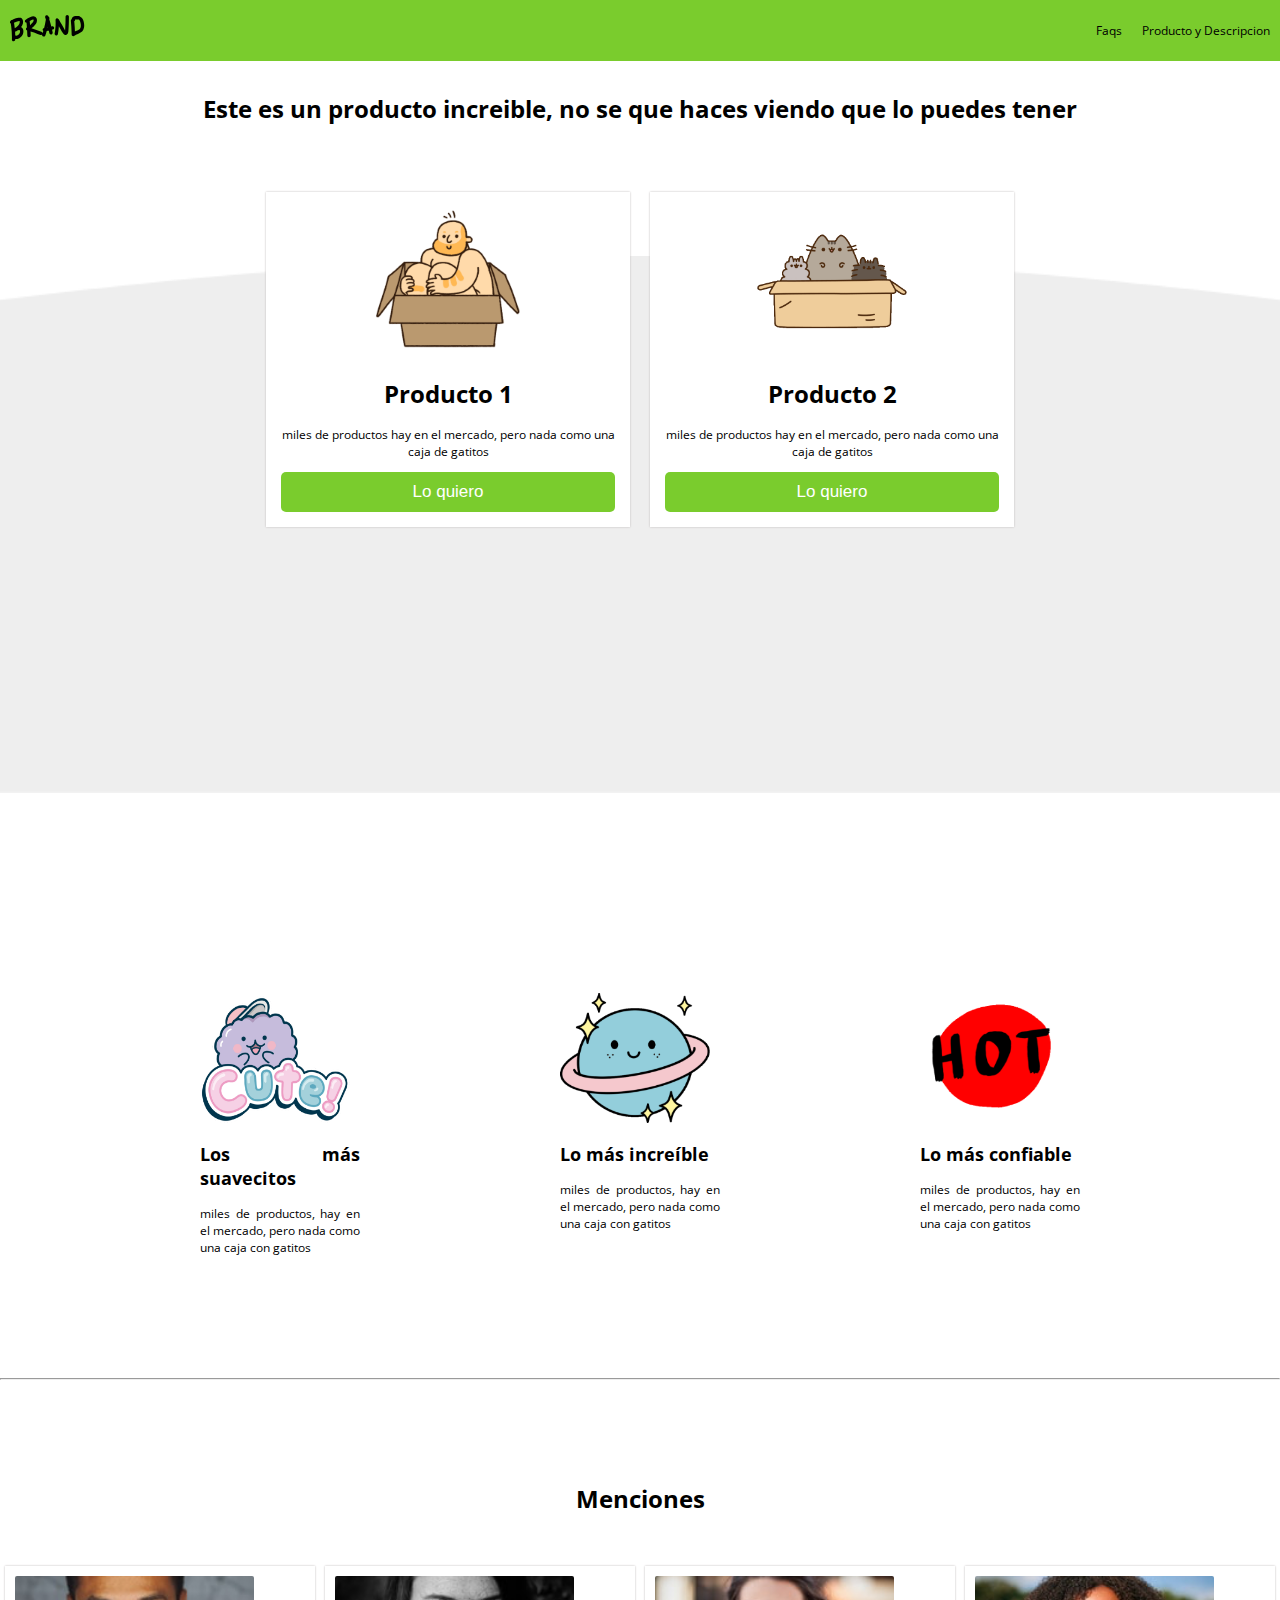
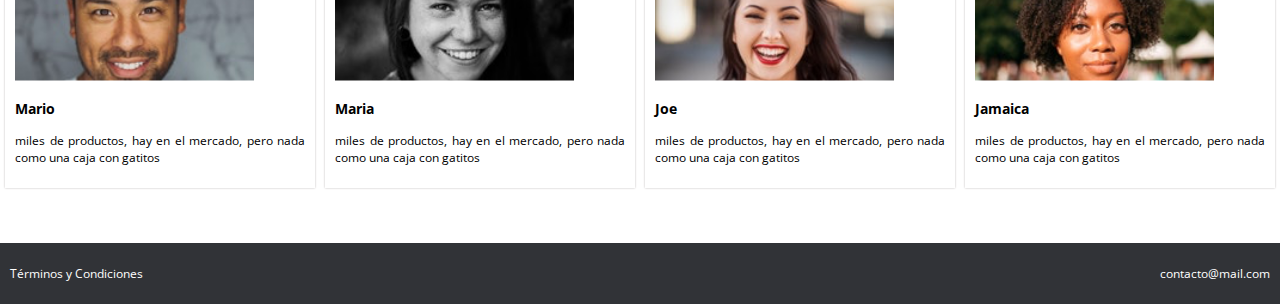
==== index.html @ ddc3f90c "agregando menciones y footer" ====
<!DOCTYPE html>
<html lang="es">
  <head>
    <meta charset="utf-8">
    <link rel="stylesheet" href="css/estilos.css">
    <title>Brand</title>
  </head>
  <body>
    <!-- Aqui empieza el NavBar -->
    <nav>
      <div class="brand_image">
        <a href="#">
          <img src="imagenes/logo.png"  onmouseover="this.src='imagenes/logo2.png';" onmouseout="this.src='imagenes/logo.png';">
        </a>
      </div>
      <div class="nav_options">
        <ul>
          <li><a href="">Faqs</a></li>
          <li><a href="">Producto y Descripcion</a></li>
        </ul>
      </div>
    </nav>
    <!-- Aqui empieza el Main  -->
    <div class="main_section">
      <h1>
        Este es un producto increible, no se que haces viendo que lo puedes tener
      </h1>
    </div>
    <div class="products">
      <div class="product">
        <div class="content">
          <div class="image_content">
            <img src="imagenes/box1.png" alt="">
          </div>
          <h1>Producto 1</h1>
          <p>miles de productos hay en el mercado, pero nada como una caja de gatitos</p>
          <button href="#" class="main_button">Lo quiero</a>
        </div>
      </div>
      <div class="product">
        <div class="content">
          <div class="image_content">
            <img src="imagenes/box2.png" alt="">
          </div>
          <h1>Producto 2</h1>
          <p>miles de productos hay en el mercado, pero nada como una caja de gatitos</p>
          <button href="#" class="main_button">Lo quiero</a>
        </div>
      </div>
    </div>
    <div class="features_section">
      <div class="features">
        <div class="image2_content">
          <img src="imagenes/b1.png" alt="">
        </div>
        <h2>Los más suavecitos</h2>
        <p>miles de productos, hay en el mercado, pero nada como una caja con gatitos</p>
      </div>
      <div class="features">
          <img src="imagenes/b2.png" alt="">
        <h2>Lo más increíble</h2>
        <p>miles de productos, hay en el mercado, pero nada como una caja con gatitos</p>
      </div>
      <div class="features">
          <img src="imagenes/b3.png" alt="">
        <h2>Lo más confiable</h2>
        <p>miles de productos, hay en el mercado, pero nada como una caja con gatitos</p>
      </div>
    </div>
    <hr>
    <div class="menciones">
      <h1>Menciones</h1>
    </div>
    <div class="reviews_section">
      <div class="reviews">
        <img src="imagenes/p1.png" alt="">
        <h3>Mario</h3>
        <p>miles de productos, hay en el mercado, pero nada como una caja con gatitos</p>
      </div>
      <div class="reviews">
        <img src="imagenes/p2.png" alt="">
        <h3>Maria</h3>
        <p>miles de productos, hay en el mercado, pero nada como una caja con gatitos</p>
      </div>
      <div class="reviews">
        <img src="imagenes/p3.png" alt="">
        <h3>Joe</h3>
        <p>miles de productos, hay en el mercado, pero nada como una caja con gatitos</p>
      </div>
      <div class="reviews">
        <img src="imagenes/p4.png" alt="">
        <h3>Jamaica</h3>
        <p>miles de productos, hay en el mercado, pero nada como una caja con gatitos</p>
      </div>
    </div>
    <footer>
      <p>Términos y Condiciones</p>
      <p>contacto@mail.com</p>
    </footer>
  </body>
</html>
---- css/estilos.css ----
@import url('https://fonts.googleapis.com/css?family=Open+Sans:400,700&display=swap');/*tipografia importada open-sans*/
/* --------------------------------- variables */
:root{
/* colores */
  --green_color:#7acc2d;
  --white_color:white;
/* tipografia */
  --normal: 12px;
/* padding */
  --space: 10px;
/* box-shadow */
  --box: 0 0 2px #bfbbbb;
}
/* --------------------------------- variables */
html , body {
  padding: 0px;
  margin: 0px;
  font-size: var(--normal);
  font-family: 'Open Sans', sans-serif;
}
/* ------------------------------- Nav section */
nav{
  display:flex;
  background-color: var(--green_color);
  padding: var(--space);
  color: white;
  justify-content: space-between;
  align-items: center;
}
nav ul{
  display:flex;
}
nav li{
  padding-left: 20px;
  list-style:none;
}
nav li a{
  color:black;
  text-decoration: none;
}
nav li a:hover{
  color:white;
}
/* ------------------------------- Main section */

.main_section{
  padding: 15px;
  text-align: center;
}
.products{
  background-image: url("../imagenes/curve.png");
  margin-top: 100px;
  padding:20%;
  background-size: cover;
  background-position: center top;
  display:flex;
}
.product{
  padding:var(--space);
  margin-top: -330px;
}
.content{
  background-color: white;
  padding:15px;
  text-align: center;
  box-shadow: 0 0 2px #bfbbbb;
}
.image_content{
  text-align: center;
}
.main_button{
  background-color: var(--green_color);
  width: 100%;
  padding: var(--space);
  font-size: 17px;
  color:white;
  border:0px;
  cursor: pointer;
  border-radius: 5px;
}
.main_button:hover{
  background-color: #3e7d02;
}
/* --------------------------- features_section */

.features_section{
  display:flex;
  justify-content: center;
  text-align: center;
  margin: 100px;
  font-size: 12px;
  text-align: justify;

}
.features{
  padding-top :200px;
  padding: 100px;
  padding-bottom: 10px;
}
.features img{
  height: 130px; width: 150px;
}
/* -------------------------- reviews_section */
.menciones{
  text-align: center;
  padding-top: 80px;
  padding-bottom: 30px;
}
.reviews_section{
  display:flex;
  justify-content: center;
  font-size: 12px;
  text-align: justify;
  padding-bottom: 50px;
}
.reviews{
  box-shadow: 0 0 2px #bfbbbb;
  padding: 10px;
  margin:5px;
}
/* --------------------------- footer_section */
footer{
  display:flex;
  background-color: #313337;
  padding: var(--space);
  color: white;
  justify-content: space-between;
}
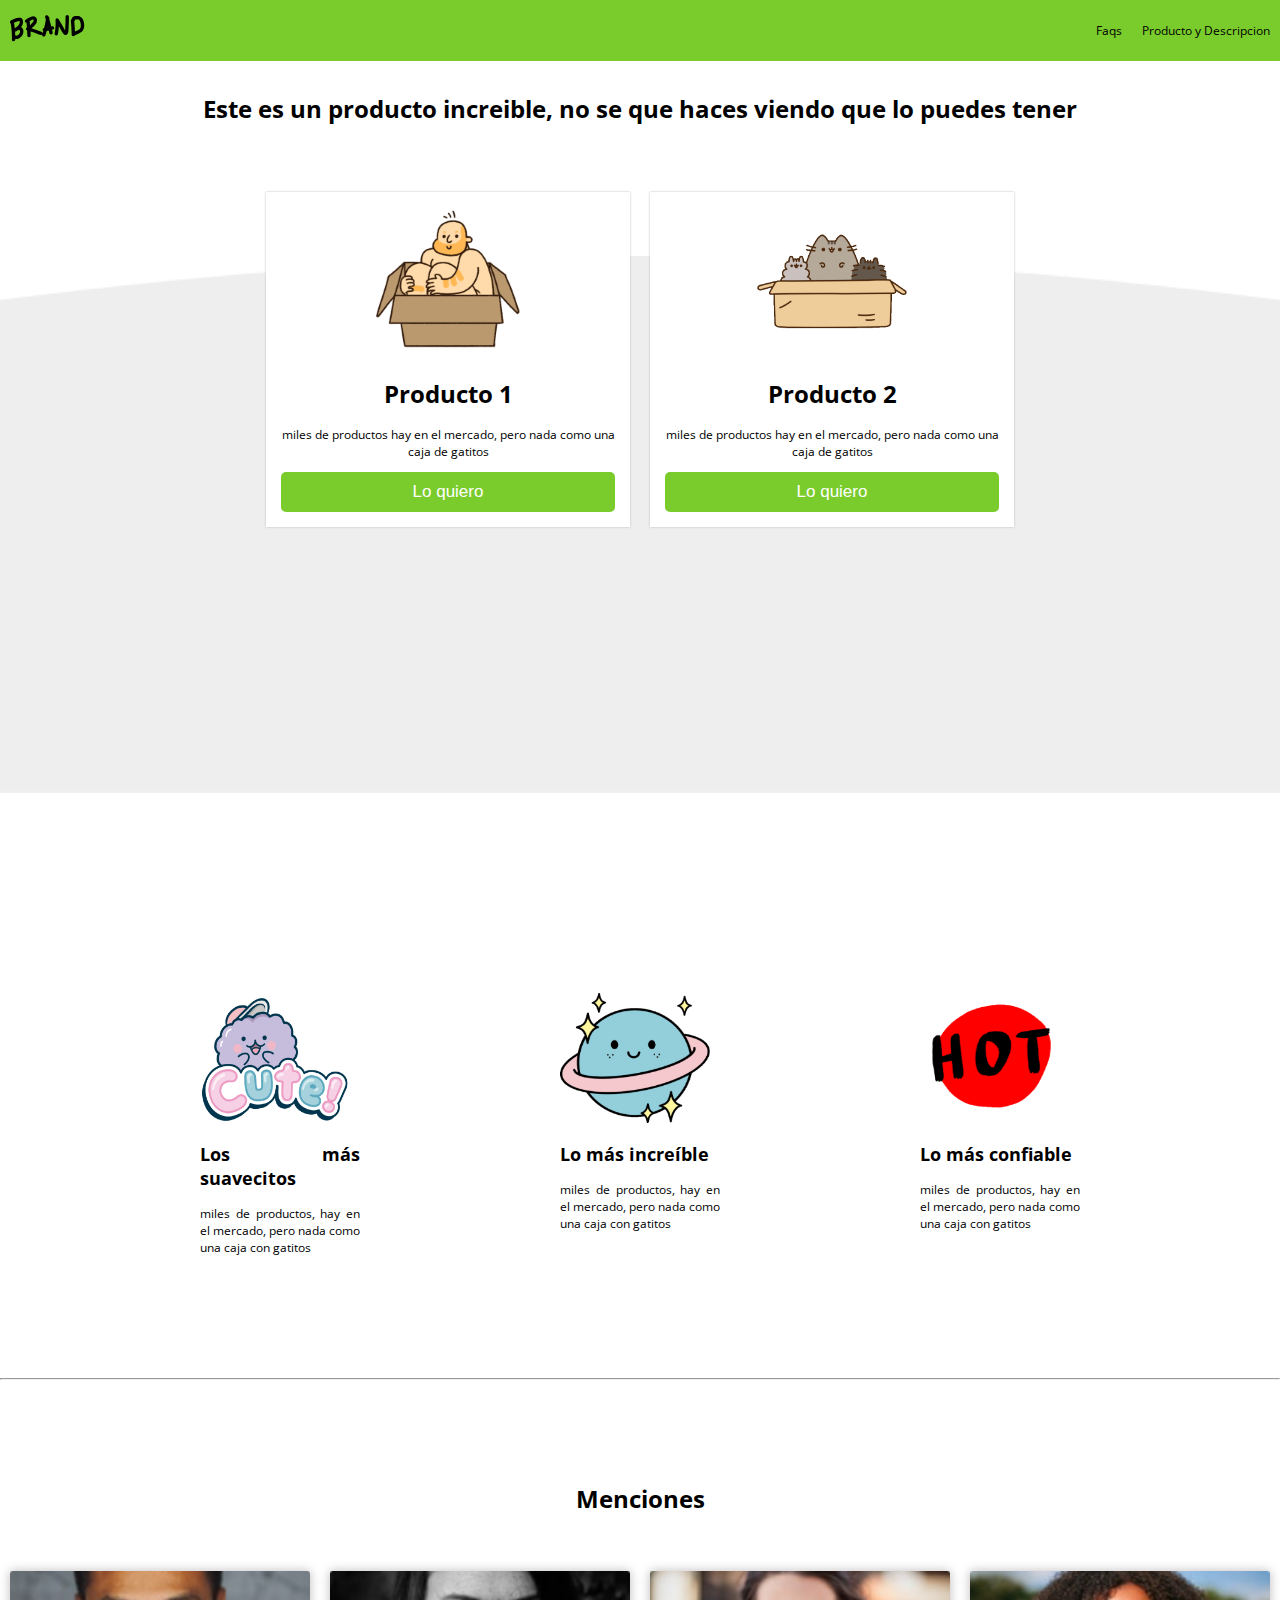
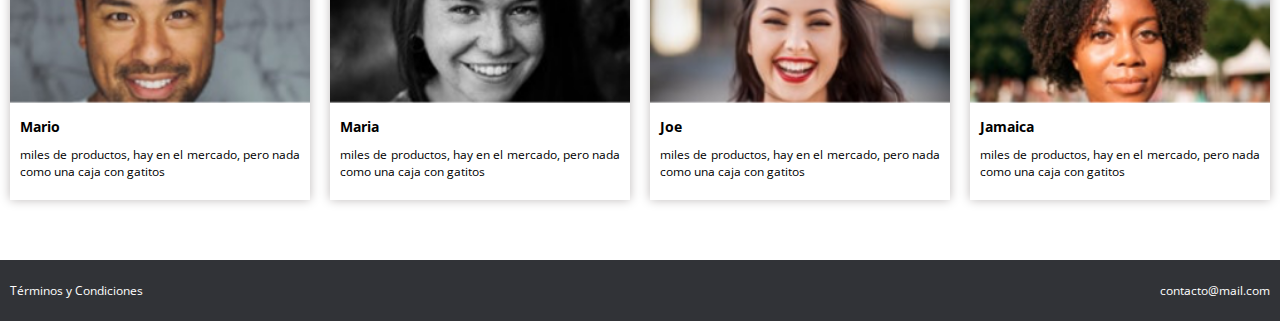
==== commit d938a3c5: "agregando css responsive y arreglando la seccion reviews" ====
--- a/index.html
+++ b/index.html
@@ -2,7 +2,10 @@
 <html lang="es">
   <head>
     <meta charset="utf-8">
+    <meta name="description" content="Este es primera web de la mano de rulotico">
+    <link rel="stylesheet" href="css/normalize.css">
     <link rel="stylesheet" href="css/estilos.css">
+    <link rel="stylesheet" href="css/mobile.css">
     <title>Brand</title>
   </head>
   <body>
@@ -48,6 +51,7 @@
         </div>
       </div>
     </div>
+    <!-- Aqui empiezan las caracteristicas -->
     <div class="features_section">
       <div class="features">
         <div class="image2_content">
@@ -68,6 +72,7 @@
       </div>
     </div>
     <hr>
+    <!-- Aqui empiezan las menciones -->
     <div class="menciones">
       <h1>Menciones</h1>
     </div>
--- a/css/estilos.css
+++ b/css/estilos.css
@@ -114,9 +114,18 @@
   padding-bottom: 50px;
 }
 .reviews{
-  box-shadow: 0 0 2px #bfbbbb;
-  padding: 10px;
-  margin:5px;
+  box-shadow: 0 0 10px #bfbbbb;
+  margin:10px;
+}
+.reviews h3{
+  margin:10px;
+}
+.reviews p{
+  margin:10px;
+  padding-bottom: 10px;
+}
+.reviews img{
+  width: 100%;
 }
 /* --------------------------- footer_section */
 footer{
--- a/css/mobile.css
+++ b/css/mobile.css
@@ -0,0 +1,18 @@
+@media (max-width: 600px) {
+  .products{
+    display: inherit;
+    height: auto;
+  }
+  .product{
+    margin-top: auto;
+  }
+  .main_section{
+    padding:4%;
+  }
+  .features_section{
+    display: inherit;
+  }
+  .reviews_section{
+    display: inherit;
+  }
+}
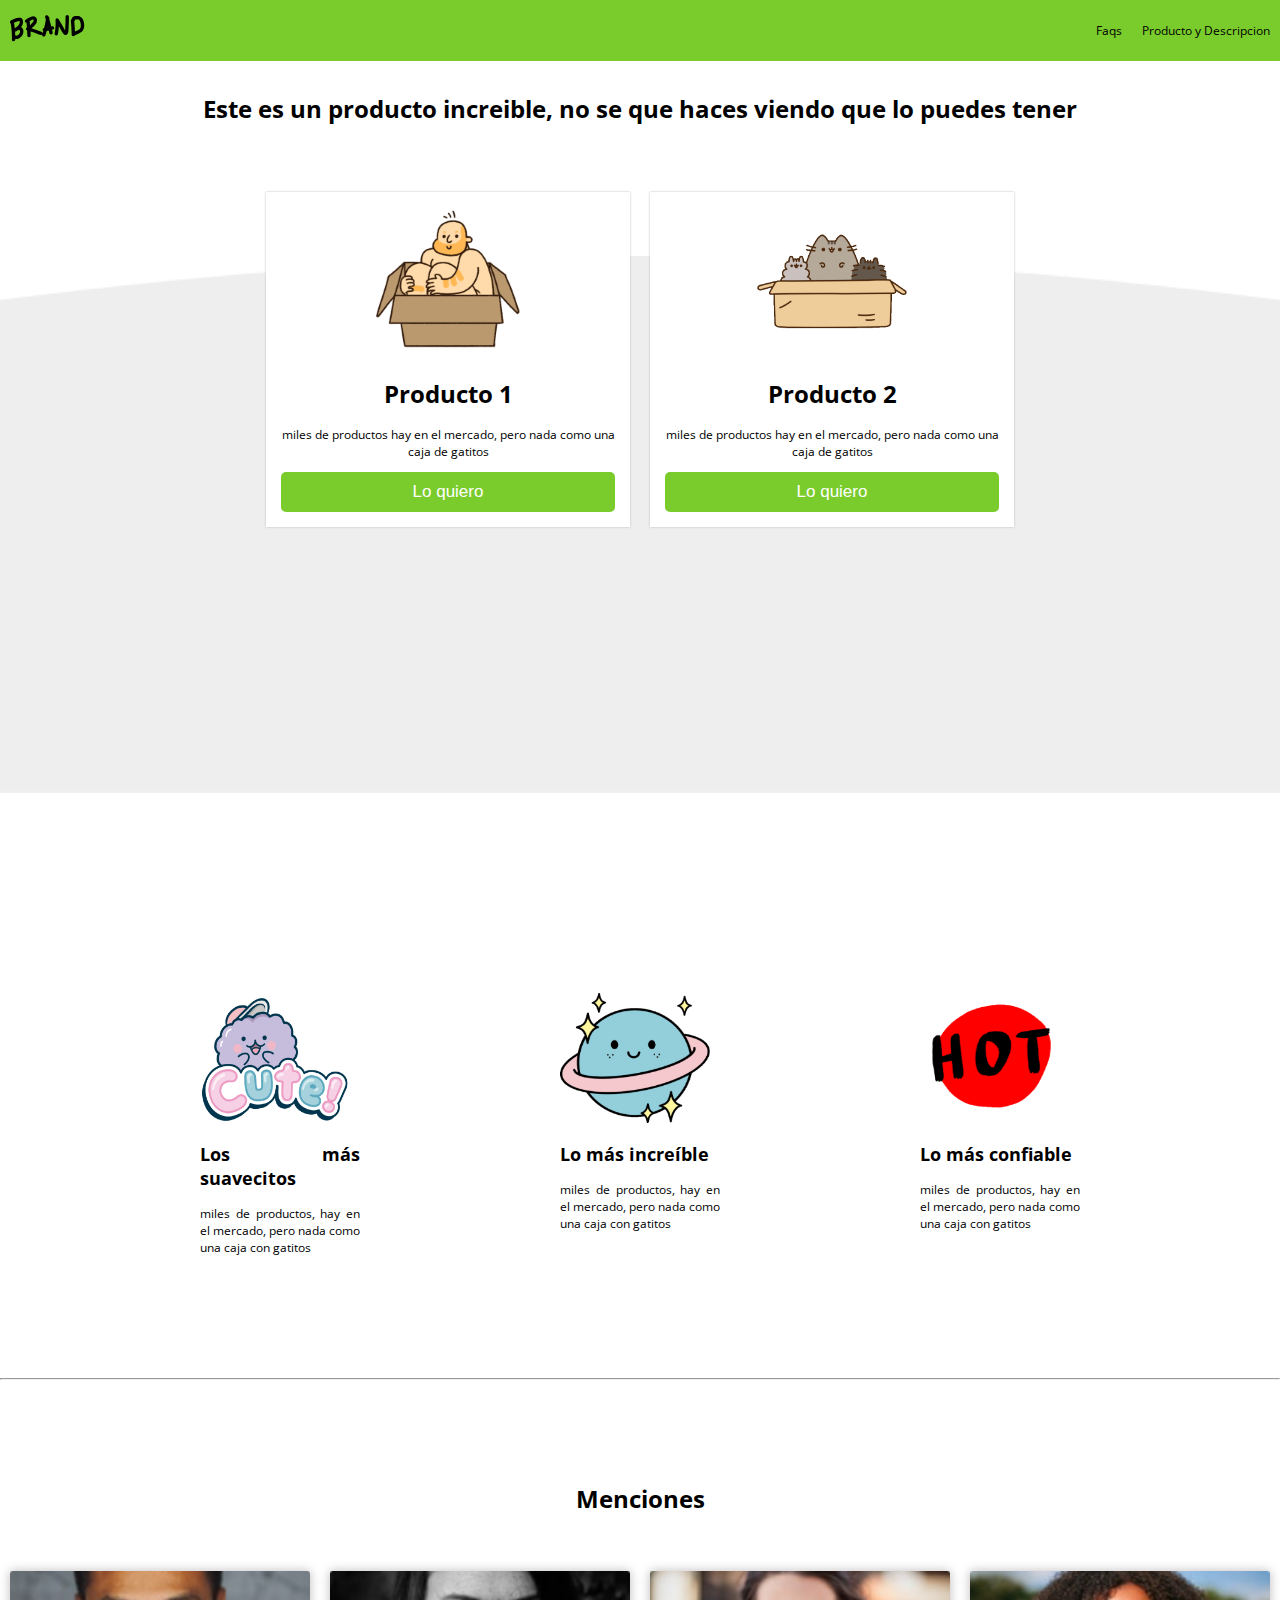
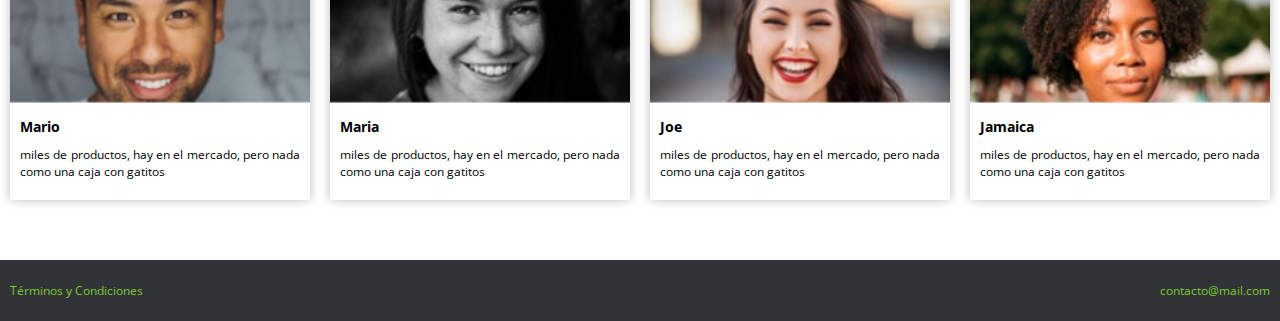
==== commit 4e9e04c3: "agregando faqs.html y terminos.html" ====
--- a/index.html
+++ b/index.html
@@ -3,6 +3,7 @@
   <head>
     <meta charset="utf-8">
     <meta name="description" content="Este es primera web de la mano de rulotico">
+    <link rel="stylesheet" href="css/animation.css">
     <link rel="stylesheet" href="css/normalize.css">
     <link rel="stylesheet" href="css/estilos.css">
     <link rel="stylesheet" href="css/mobile.css">
@@ -10,44 +11,44 @@
   </head>
   <body>
     <!-- Aqui empieza el NavBar -->
-    <nav>
+    <nav class="fadeInDown">
       <div class="brand_image">
-        <a href="#">
+        <a href="index.html">
           <img src="imagenes/logo.png"  onmouseover="this.src='imagenes/logo2.png';" onmouseout="this.src='imagenes/logo.png';">
         </a>
       </div>
       <div class="nav_options">
         <ul>
-          <li><a href="">Faqs</a></li>
-          <li><a href="">Producto y Descripcion</a></li>
+          <li><a href="faqs.html">Faqs</a></li>
+          <li><a href="producto.html">Producto y Descripcion</a></li>
         </ul>
       </div>
     </nav>
     <!-- Aqui empieza el Main  -->
-    <div class="main_section">
+    <div class="main_section fadeIn">
       <h1>
         Este es un producto increible, no se que haces viendo que lo puedes tener
       </h1>
     </div>
     <div class="products">
-      <div class="product">
+      <div class="product fadeInUp">
         <div class="content">
           <div class="image_content">
             <img src="imagenes/box1.png" alt="">
           </div>
           <h1>Producto 1</h1>
           <p>miles de productos hay en el mercado, pero nada como una caja de gatitos</p>
-          <button href="#" class="main_button">Lo quiero</a>
+          <a href="venta.html"><button href="#" class="main_button">Lo quiero</button></a>
         </div>
       </div>
-      <div class="product">
+      <div class="product fadeInUp">
         <div class="content">
           <div class="image_content">
             <img src="imagenes/box2.png" alt="">
           </div>
           <h1>Producto 2</h1>
           <p>miles de productos hay en el mercado, pero nada como una caja de gatitos</p>
-          <button href="#" class="main_button">Lo quiero</a>
+          <a href="venta.html"><button href="#" class="main_button">Lo quiero</button></a>
         </div>
       </div>
     </div>
@@ -99,8 +100,8 @@
       </div>
     </div>
     <footer>
-      <p>Términos y Condiciones</p>
-      <p>contacto@mail.com</p>
+      <p><a href="terminos.html">Términos y Condiciones</a></p>
+      <p><a href="mailto:contacto@mail.com">contacto@mail.com</a></p>
     </footer>
   </body>
 </html>
--- a/css/animation.css
+++ b/css/animation.css
@@ -0,0 +1,64 @@
+/* animacion de transparencia del texto del main_section */
+.fadeIn{
+  animation-duration: 4s;
+  -webkit-animation-duration: 4s;
+  animation-fill-mode: both;
+  -webkit-animation-fill-mode: both;
+  animation-name: fadeIn;
+  -webkit-animation-name: fadeIn;
+}
+
+@keyframes fadeIn {
+  from{
+    opacity: 0;
+  }
+  to{
+    opacity: 1;
+  }
+}
+
+/* animacion de bajada del NavBar */
+.fadeInDown{
+  animation-duration: 1s;
+  -webkit-animation-duration: 1s;
+  animation-fill-mode: both;
+  -webkit-animation-fill-mode: both;
+  animation-name: fadeInDown;
+  -webkit-animation-name: fadeInDown;
+}
+
+@keyframes fadeInDown {
+  from{
+    opacity: 0;
+    transform: translate3d(0,-100%,0);
+    -webkit-transform: translate3d(0,-100%,0);
+  }
+  to{
+    opacity: 1;
+    transform: translate3d(0,0,0);
+    -webkit-transform: translate3d(0,0,0);
+  }
+}
+
+/* animacion de subida de los productos */
+.fadeInUp{
+  animation-duration: 1s;
+  -webkit-animation-duration: 1s;
+  animation-fill-mode: both;
+  -webkit-animation-fill-mode: both;
+  animation-name: fadeInUp;
+  -webkit-animation-name: fadeInUp;
+}
+
+@keyframes fadeInUp {
+  from{
+    opacity: 0;
+    transform: translate3d(0,100%,0);
+    -webkit-transform: translate3d(0,100%,0);
+  }
+  to{
+    opacity: 1;
+    transform: translate3d(0,0,0);
+    -webkit-transform: translate3d(0,0,0);
+  }
+}
--- a/css/estilos.css
+++ b/css/estilos.css
@@ -127,7 +127,40 @@
 .reviews img{
   width: 100%;
 }
+/* --------------------------- venta */
+.modulo_pago{
+  background-color: var(--white_color);
+  box-shadow: var(--box);
+  padding: var(--space);
+}
+.modulo_pago_imagen{
+  text-align: center;
+}
+.data{
+  margin-bottom: 20px;
+  font-size:17px;
+  width:100%;
+  height:35px;
+  border-radius: 5px;
+  border: 1px solid;
+  box-sizing:border-box;
+}
+label{
+  font-size: 12px;
+}
+/* --------------------------- terminos_condiciones */
+.terminos_condiciones{
+  margin:0px 30px;
+}
+/* --------------------------- faqs */
+.faqs{
+  margin:0px 30px;
+}
 /* --------------------------- footer_section */
+button a{
+  text-decoration: none;
+  color: white;
+}
 footer{
   display:flex;
   background-color: #313337;
@@ -135,3 +168,7 @@
   color: white;
   justify-content: space-between;
 }
+footer a{
+  color: var(--green_color);
+  text-decoration: none
+}
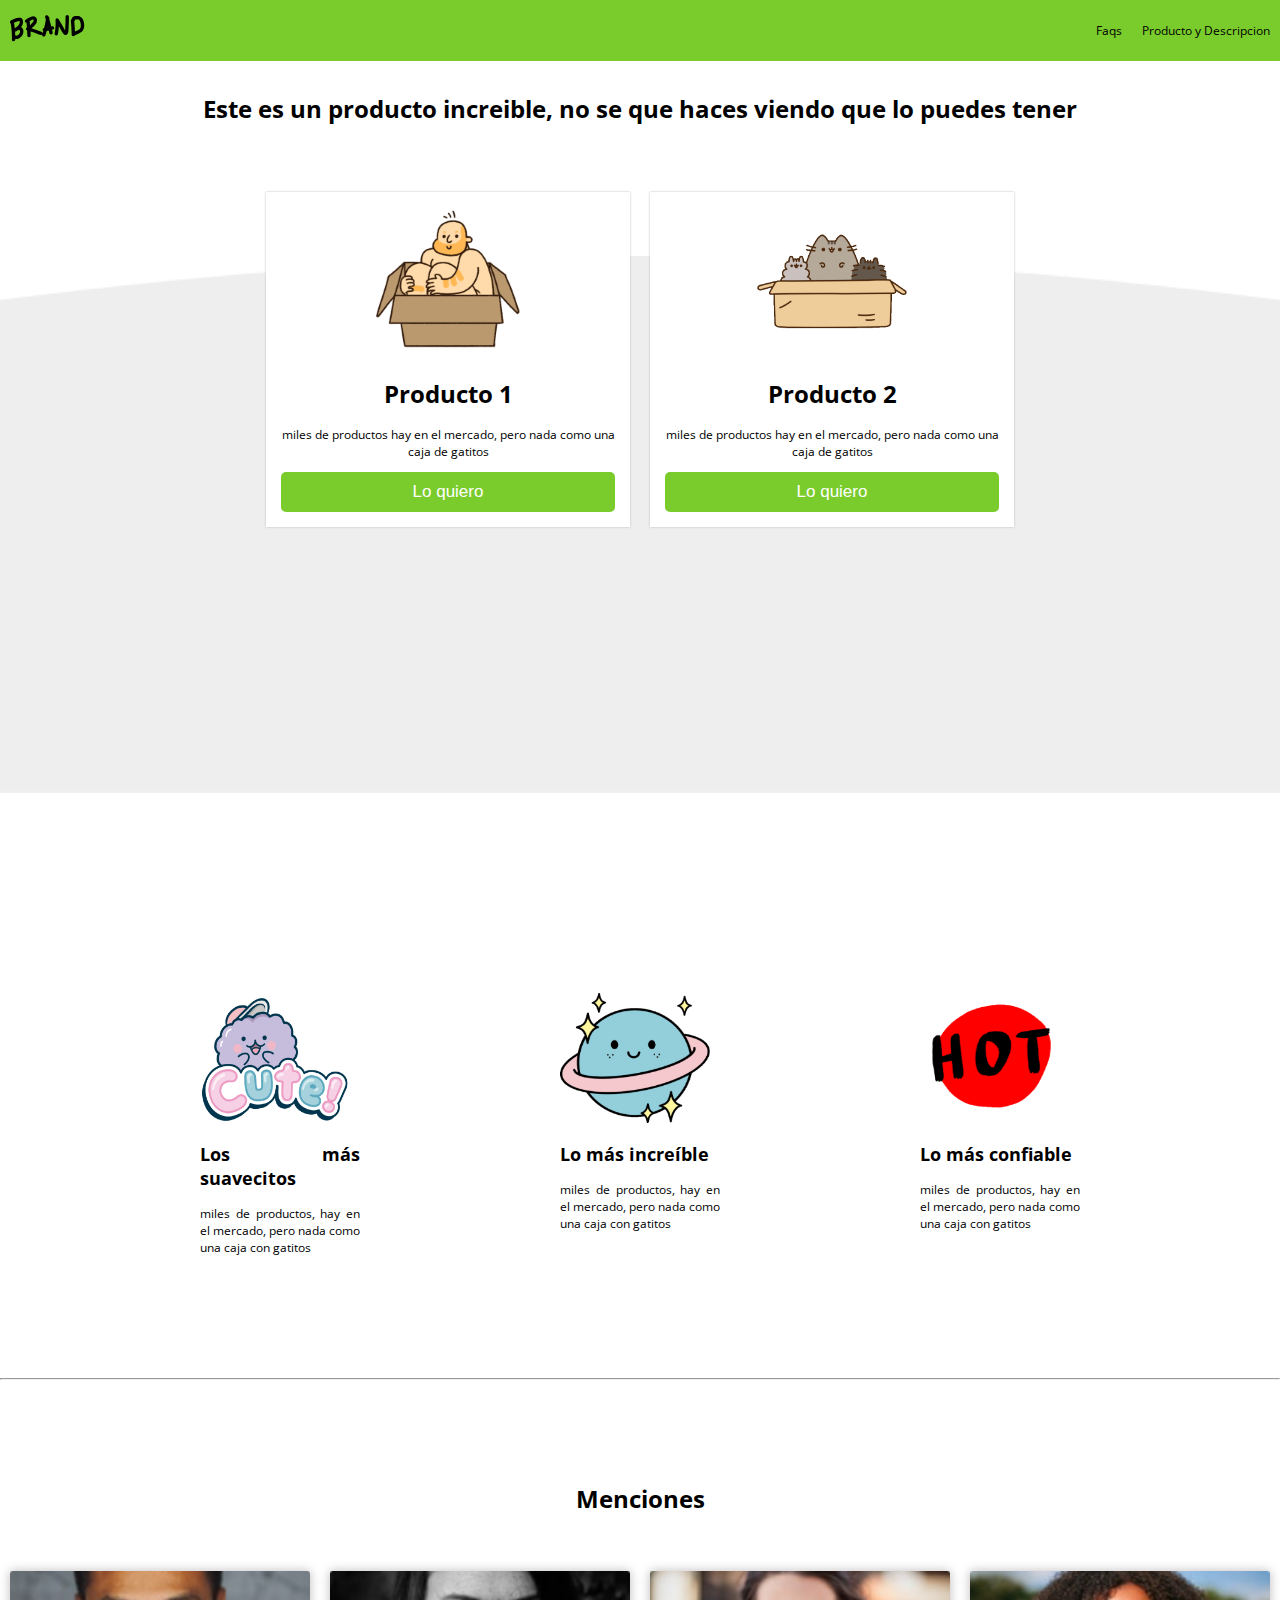
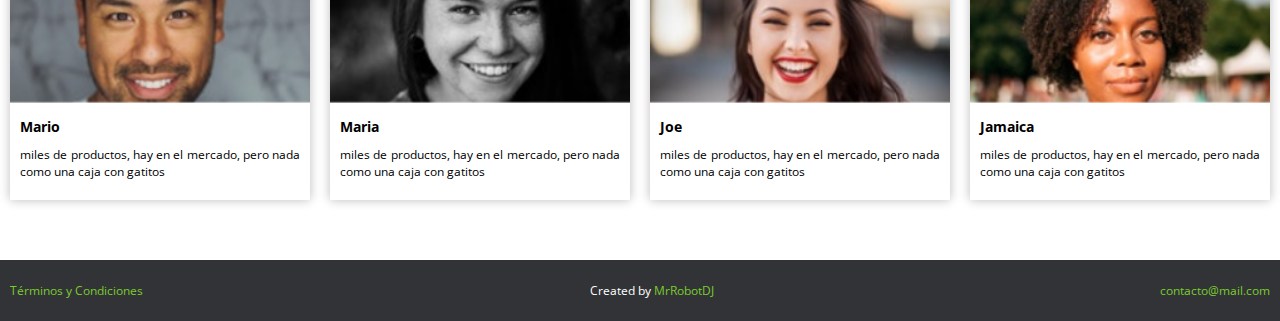
==== commit 86d983c9: "primera web con rulotico terminada" ====
--- a/index.html
+++ b/index.html
@@ -101,6 +101,7 @@
     </div>
     <footer>
       <p><a href="terminos.html">Términos y Condiciones</a></p>
+      <p>Created by <a href="https://github.com/MrRobotDJ?tab=repositories">MrRobotDJ</a></p>
       <p><a href="mailto:contacto@mail.com">contacto@mail.com</a></p>
     </footer>
   </body>
